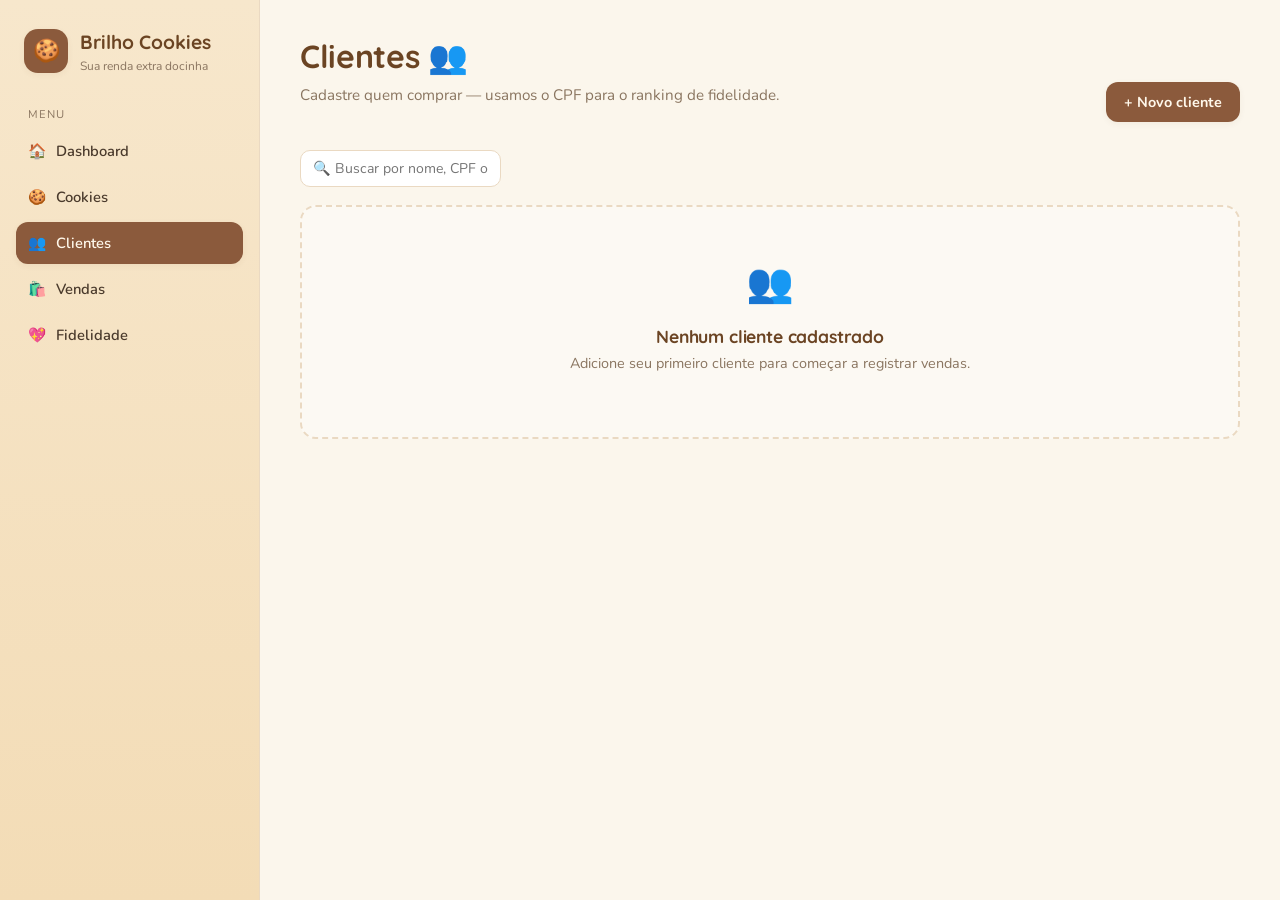
==== clientes.html @ 1ef2a6ad "primeiro commit" ====
<!DOCTYPE html>
<html lang="pt-BR">
<head>
  <meta charset="UTF-8" />
  <meta name="viewport" content="width=device-width, initial-scale=1.0" />
  <title>Brilho Cookies — Clientes</title>
  <link rel="preconnect" href="https://fonts.googleapis.com">
  <link rel="preconnect" href="https://fonts.gstatic.com" crossorigin>
  <link href="https://fonts.googleapis.com/css2?family=Quicksand:wght@500;600;700&family=Nunito:wght@400;600;700&display=swap" rel="stylesheet">
  <link rel="stylesheet" href="css/styles.css" />
</head>
<body>
  <div id="app" class="app">
    <main id="main-content">
      <div class="page-header">
        <div>
          <h1>Clientes 👥</h1>
          <p class="subtitle">Cadastre quem comprar — usamos o CPF para o ranking de fidelidade.</p>
        </div>
        <button class="btn" id="btn-new">+ Novo cliente</button>
      </div>

      <div class="filters">
        <input id="filter-text" placeholder="🔍 Buscar por nome, CPF ou contato..." />
      </div>

      <div id="customer-list"></div>
    </main>
  </div>

  <script src="js/storage.js"></script>
  <script src="js/ui.js"></script>
  <script src="js/layout.js"></script>
  <script>
    renderLayout("clientes");
    const listEl = document.getElementById("customer-list");

    function render() {
      const term = document.getElementById("filter-text").value.toLowerCase().trim();
      let customers = customerStore.list();
      if (term) {
        customers = customers.filter((c) =>
          c.name.toLowerCase().includes(term) ||
          c.cpf.includes(term) ||
          (c.contact || "").toLowerCase().includes(term));
      }
      if (!customers.length) {
        listEl.innerHTML = `<div class="empty">
          <div class="emoji">👥</div>
          <h3>Nenhum cliente cadastrado</h3>
          <p>Adicione seu primeiro cliente para começar a registrar vendas.</p>
        </div>`;
        return;
      }
      const sales = saleStore.list();
      listEl.innerHTML = `<div class="table-wrap"><table>
        <thead><tr><th>Nome</th><th>CPF</th><th>Contato</th><th>Compras</th><th></th></tr></thead>
        <tbody>${customers.map((c) => {
          const cs = sales.filter((s) => s.customerCpf === c.cpf);
          return `<tr>
            <td><strong>${c.name}</strong></td>
            <td>${fmt.cpf(c.cpf)}</td>
            <td>${c.contact || "—"}</td>
            <td><span class="badge info">${cs.length} venda(s)</span></td>
            <td style="text-align:right;">
              <button class="btn secondary sm" data-edit="${c.id}">✏️</button>
              <button class="btn ghost sm" data-del="${c.id}">🗑️</button>
            </td>
          </tr>`;
        }).join("")}</tbody></table></div>`;

      listEl.querySelectorAll("[data-edit]").forEach((b) =>
        b.onclick = () => openForm(customerStore.get(b.dataset.edit)));
      listEl.querySelectorAll("[data-del]").forEach((b) =>
        b.onclick = async () => {
          const ok = await confirmModal({ title: "Excluir cliente?", message: "As vendas associadas continuarão registradas." });
          if (ok) { customerStore.remove(b.dataset.del); toast("Cliente removido", "success"); render(); }
        });
    }

    function openForm(customer) {
      const isEdit = !!customer;
      const data = customer || { name: "", cpf: "", contact: "" };
      const form = document.createElement("div");
      form.innerHTML = `
        <div class="field"><label>Nome *</label><input id="f-name" value="${data.name}" required /></div>
        <div class="form-row">
          <div class="field"><label>CPF *</label><input id="f-cpf" value="${data.cpf}" placeholder="000.000.000-00" maxlength="14" /></div>
          <div class="field"><label>Contato</label><input id="f-contact" value="${data.contact}" placeholder="WhatsApp, email..." /></div>
        </div>`;
      maskCpf(form.querySelector("#f-cpf"));

      openModal({
        title: isEdit ? "Editar cliente" : "Novo cliente",
        subtitle: "O CPF é usado como chave única para o ranking de fidelidade.",
        body: form,
        confirmText: isEdit ? "Salvar" : "Cadastrar",
        onConfirm: () => {
          const name = form.querySelector("#f-name").value.trim();
          const cpf = form.querySelector("#f-cpf").value.trim();
          const contact = form.querySelector("#f-contact").value.trim();
          if (!name || !cpf) { toast("Nome e CPF são obrigatórios", "error"); return false; }
          if (cpf.replace(/\D/g, "").length !== 11) { toast("CPF inválido", "error"); return false; }
          const exists = customerStore.getByCpf(cpf);
          if (exists && (!isEdit || exists.id !== customer.id)) { toast("CPF já cadastrado", "error"); return false; }
          if (isEdit) customerStore.update(customer.id, { name, cpf, contact });
          else customerStore.create({ name, cpf, contact });
          toast(isEdit ? "Cliente atualizado!" : "Cliente cadastrado!", "success");
          render();
        },
      });
    }

    document.getElementById("btn-new").onclick = () => openForm(null);
    document.getElementById("filter-text").oninput = render;
    render();
  </script>
</body>
</html>
---- css/styles.css ----
/* 🍪 CookieJar — Design System em CSS puro
   Tons pastéis com marrom acolhedor. Inspirado no app React original. */

:root {
  /* Paleta principal */
  --background: #fbf6ec;
  --foreground: #4a3a2c;
  --card: #ffffff;
  --card-foreground: #4a3a2c;
  --muted: #f3ead9;
  --muted-foreground: #8a7560;
  --border: #ead9c2;
  --input: #f5e9d4;

  /* Marrom cookie */
  --primary: #8b5a3c;
  --primary-hover: #75462e;
  --primary-foreground: #fff8eb;

  /* Pastéis sabores */
  --secondary: #f6dcd6;
  --secondary-foreground: #6b4a3a;
  --accent: #f3d6a3;
  --accent-foreground: #5a4128;
  --cream: #faf0db;
  --caramel: #e7b97b;
  --cocoa: #6b4423;
  --strawberry: #f4c2c2;
  --vanilla: #fff4d6;
  --mint: #c8e6d0;
  --destructive: #c44545;
  --destructive-foreground: #fff;
  --warning: #d49a3a;
  --success: #6fa86f;

  --radius: 1rem;
  --radius-sm: 0.5rem;
  --shadow-sm: 0 2px 6px rgba(107, 68, 35, 0.06);
  --shadow: 0 6px 20px rgba(107, 68, 35, 0.08);
  --shadow-lg: 0 16px 40px rgba(107, 68, 35, 0.12);

  --font-display: "Quicksand", ui-sans-serif, system-ui, "Apple Color Emoji", "Segoe UI Emoji", "Noto Color Emoji", sans-serif;
  --font-sans: "Nunito", ui-sans-serif, system-ui, "Apple Color Emoji", "Segoe UI Emoji", "Noto Color Emoji", sans-serif;
}

/* Reset enxuto */
*, *::before, *::after { box-sizing: border-box; }
html, body { margin: 0; padding: 0; }
button { font-family: inherit; cursor: pointer; border: none; background: none; }
input, select, textarea { font-family: inherit; }
a { color: inherit; text-decoration: none; }

body {
  font-family: var(--font-sans);
  background: var(--background);
  color: var(--foreground);
  min-height: 100vh;
  font-size: 15px;
  line-height: 1.5;
}

h1, h2, h3, h4, h5 {
  font-family: var(--font-display);
  font-weight: 700;
  letter-spacing: -0.01em;
  margin: 0;
}

/* ───────── Layout (sidebar + main) ───────── */
.app {
  display: grid;
  grid-template-columns: 260px 1fr;
  min-height: 100vh;
}

.sidebar {
  background: linear-gradient(180deg, #f7e7cc 0%, #f3dcb6 100%);
  border-right: 1px solid var(--border);
  padding: 24px 16px;
  position: sticky;
  top: 0;
  height: 100vh;
  overflow-y: auto;
}

.brand {
  display: flex;
  align-items: center;
  gap: 12px;
  padding: 4px 8px 20px;
}
.brand-logo {
  width: 44px; height: 44px;
  border-radius: 14px;
  background: var(--primary);
  color: var(--primary-foreground);
  display: grid; place-items: center;
  font-size: 22px;
  box-shadow: var(--shadow-sm);
}
.brand-text .brand-name {
  font-family: var(--font-display);
  font-size: 1.2rem;
  font-weight: 700;
  color: var(--cocoa);
}
.brand-text .brand-sub {
  font-size: 0.75rem;
  color: var(--muted-foreground);
}

.nav-label {
  font-size: 0.7rem;
  text-transform: uppercase;
  letter-spacing: 0.08em;
  color: var(--muted-foreground);
  padding: 12px 12px 6px;
}

.nav { display: flex; flex-direction: column; gap: 4px; }
.nav a {
  display: flex; align-items: center; gap: 10px;
  padding: 10px 12px;
  border-radius: 12px;
  color: var(--foreground);
  font-weight: 600;
  font-size: 0.92rem;
  transition: background 0.15s, color 0.15s;
}
.nav a:hover { background: rgba(255,255,255,0.55); }
.nav a.active {
  background: var(--primary);
  color: var(--primary-foreground);
  box-shadow: var(--shadow-sm);
}
.nav-icon { width: 18px; text-align: center; }

.main { padding: 32px 40px 56px; }

/* ───────── Cabeçalho de página ───────── */
.page-header {
  display: flex;
  flex-wrap: wrap;
  justify-content: space-between;
  align-items: flex-end;
  gap: 16px;
  margin-bottom: 28px;
}
.page-header h1 {
  font-size: 2rem;
  color: var(--cocoa);
}
.page-header .subtitle {
  color: var(--muted-foreground);
  margin-top: 4px;
  font-size: 0.95rem;
}

/* ───────── Botões ───────── */
.btn {
  display: inline-flex; align-items: center; gap: 8px;
  padding: 10px 18px;
  border-radius: 12px;
  font-weight: 700;
  font-size: 0.9rem;
  background: var(--primary);
  color: var(--primary-foreground);
  transition: transform 0.1s, background 0.15s, box-shadow 0.15s;
  box-shadow: var(--shadow-sm);
}
.btn:hover { background: var(--primary-hover); }
.btn:active { transform: scale(0.97); }
.btn.secondary {
  background: var(--secondary);
  color: var(--secondary-foreground);
}
.btn.secondary:hover { background: #efc9c1; }
.btn.ghost {
  background: transparent;
  color: var(--foreground);
}
.btn.ghost:hover { background: var(--muted); }
.btn.danger { background: var(--destructive); color: var(--destructive-foreground); }
.btn.danger:hover { filter: brightness(0.95); }
.btn.sm { padding: 6px 12px; font-size: 0.8rem; border-radius: 10px; }

/* ───────── Cards ───────── */
.card {
  background: var(--card);
  border: 1px solid var(--border);
  border-radius: var(--radius);
  padding: 20px;
  box-shadow: var(--shadow-sm);
}
.card h3 { font-size: 1.05rem; margin-bottom: 4px; color: var(--cocoa); }
.card .muted { color: var(--muted-foreground); font-size: 0.85rem; }

.grid { display: grid; gap: 16px; }
.grid.cols-2 { grid-template-columns: repeat(2, 1fr); }
.grid.cols-3 { grid-template-columns: repeat(3, 1fr); }
.grid.cols-4 { grid-template-columns: repeat(4, 1fr); }
@media (max-width: 900px) {
  .grid.cols-2, .grid.cols-3, .grid.cols-4 { grid-template-columns: 1fr; }
}

/* Stat card */
.stat {
  background: linear-gradient(140deg, #fff 0%, var(--cream) 100%);
  border: 1px solid var(--border);
  border-radius: var(--radius);
  padding: 18px 20px;
  display: flex; flex-direction: column; gap: 6px;
}
.stat-label { font-size: 0.78rem; color: var(--muted-foreground); text-transform: uppercase; letter-spacing: 0.06em; }
.stat-value { font-family: var(--font-display); font-size: 1.7rem; font-weight: 700; color: var(--cocoa); }
.stat-hint { font-size: 0.78rem; color: var(--muted-foreground); }

/* ───────── Inputs / formulários ───────── */
.field { display: flex; flex-direction: column; gap: 6px; margin-bottom: 14px; }
.field label { font-size: 0.82rem; font-weight: 700; color: var(--foreground); }
.field input, .field select, .field textarea {
  padding: 10px 12px;
  border-radius: 10px;
  border: 1px solid var(--border);
  background: var(--input);
  color: var(--foreground);
  font-size: 0.92rem;
  transition: border 0.15s, background 0.15s;
}
.field input:focus, .field select:focus, .field textarea:focus {
  outline: none;
  border-color: var(--primary);
  background: #fff;
}
.field .hint { font-size: 0.75rem; color: var(--muted-foreground); }

.form-row { display: grid; grid-template-columns: repeat(2, 1fr); gap: 14px; }
@media (max-width: 700px) { .form-row { grid-template-columns: 1fr; } }

/* ───────── Tabela ───────── */
.table-wrap {
  background: var(--card);
  border: 1px solid var(--border);
  border-radius: var(--radius);
  overflow: hidden;
  box-shadow: var(--shadow-sm);
}
table {
  width: 100%;
  border-collapse: collapse;
  font-size: 0.9rem;
}
thead th {
  text-align: left;
  background: var(--cream);
  color: var(--cocoa);
  font-weight: 700;
  padding: 12px 16px;
  font-size: 0.78rem;
  text-transform: uppercase;
  letter-spacing: 0.05em;
  border-bottom: 1px solid var(--border);
}
tbody td {
  padding: 12px 16px;
  border-bottom: 1px solid var(--border);
  color: var(--foreground);
}
tbody tr:last-child td { border-bottom: none; }
tbody tr:hover { background: rgba(243, 214, 163, 0.18); }

/* ───────── Badges ───────── */
.badge {
  display: inline-flex; align-items: center; gap: 4px;
  padding: 3px 10px;
  border-radius: 999px;
  font-size: 0.72rem;
  font-weight: 700;
  background: var(--muted);
  color: var(--foreground);
}
.badge.success { background: #d6ecd6; color: #3d6b3d; }
.badge.pending { background: #fbe6c5; color: #875a1f; }
.badge.danger { background: #f7d4d4; color: #913333; }
.badge.info { background: #d6e6ec; color: #2f5f72; }
.badge.gold { background: #f6e2a3; color: #7a5b16; }
.badge.silver { background: #e3e3e6; color: #555; }
.badge.bronze { background: #ecd2b8; color: #7a4a22; }

/* ───────── Estado vazio ───────── */
.empty {
  border: 2px dashed var(--border);
  border-radius: var(--radius);
  padding: 48px 20px;
  text-align: center;
  background: rgba(255,255,255,0.4);
}
.empty .emoji { font-size: 2.4rem; margin-bottom: 10px; }
.empty h3 { color: var(--cocoa); }
.empty p { color: var(--muted-foreground); margin-top: 4px; font-size: 0.9rem; }

/* ───────── Modal ───────── */
.modal-backdrop {
  position: fixed; inset: 0;
  background: rgba(74, 58, 44, 0.45);
  display: none;
  align-items: center; justify-content: center;
  z-index: 50;
  padding: 16px;
  backdrop-filter: blur(2px);
}
.modal-backdrop.open { display: flex; }
.modal {
  background: var(--card);
  border-radius: var(--radius);
  padding: 24px;
  width: 100%;
  max-width: 560px;
  max-height: 90vh;
  overflow-y: auto;
  box-shadow: var(--shadow-lg);
  animation: pop 0.18s ease-out;
}
@keyframes pop { from { transform: scale(0.96); opacity: 0; } to { transform: scale(1); opacity: 1; } }
.modal h2 { color: var(--cocoa); margin-bottom: 4px; font-size: 1.3rem; }
.modal .modal-sub { color: var(--muted-foreground); font-size: 0.9rem; margin-bottom: 18px; }
.modal-actions { display: flex; justify-content: flex-end; gap: 10px; margin-top: 18px; }

/* ───────── Toast ───────── */
.toast-container {
  position: fixed; bottom: 24px; right: 24px;
  display: flex; flex-direction: column; gap: 10px;
  z-index: 100;
}
.toast {
  background: var(--card);
  border: 1px solid var(--border);
  border-left: 4px solid var(--primary);
  padding: 12px 16px;
  border-radius: 12px;
  box-shadow: var(--shadow);
  min-width: 240px;
  font-size: 0.9rem;
  animation: slide 0.25s ease-out;
}
.toast.success { border-left-color: var(--success); }
.toast.error { border-left-color: var(--destructive); }
@keyframes slide { from { transform: translateX(20px); opacity: 0; } to { transform: translateX(0); opacity: 1; } }

/* ───────── Filtros ───────── */
.filters {
  display: flex; flex-wrap: wrap; gap: 10px;
  margin-bottom: 18px;
  align-items: center;
}
.filters input, .filters select {
  padding: 8px 12px;
  border-radius: 10px;
  border: 1px solid var(--border);
  background: var(--card);
  font-size: 0.88rem;
  min-width: 180px;
}
.filters input:focus, .filters select:focus { outline: none; border-color: var(--primary); }

/* Lista de ingredientes (form de cookie) */
.ing-row {
  display: grid;
  grid-template-columns: 2fr 1fr 1fr auto;
  gap: 8px;
  margin-bottom: 8px;
  align-items: center;
}
.ing-row input, .ing-row select {
  padding: 8px 10px; border-radius: 8px; border: 1px solid var(--border);
  background: var(--input); font-size: 0.85rem;
}

/* Cookie pill list (sale form) */
.sale-cookie-row {
  display: grid;
  grid-template-columns: 2fr 100px auto;
  gap: 8px;
  margin-bottom: 8px;
  align-items: center;
}

/* Mobile sidebar */
.menu-toggle { display: none; }
@media (max-width: 880px) {
  .app { grid-template-columns: 1fr; }
  .sidebar {
    position: fixed; left: 0; top: 0; width: 260px;
    transform: translateX(-100%); transition: transform 0.25s; z-index: 60;
  }
  .sidebar.open { transform: translateX(0); }
  .menu-toggle {
    display: inline-flex;
    margin-bottom: 16px;
  }
  .main { padding: 20px; }
}
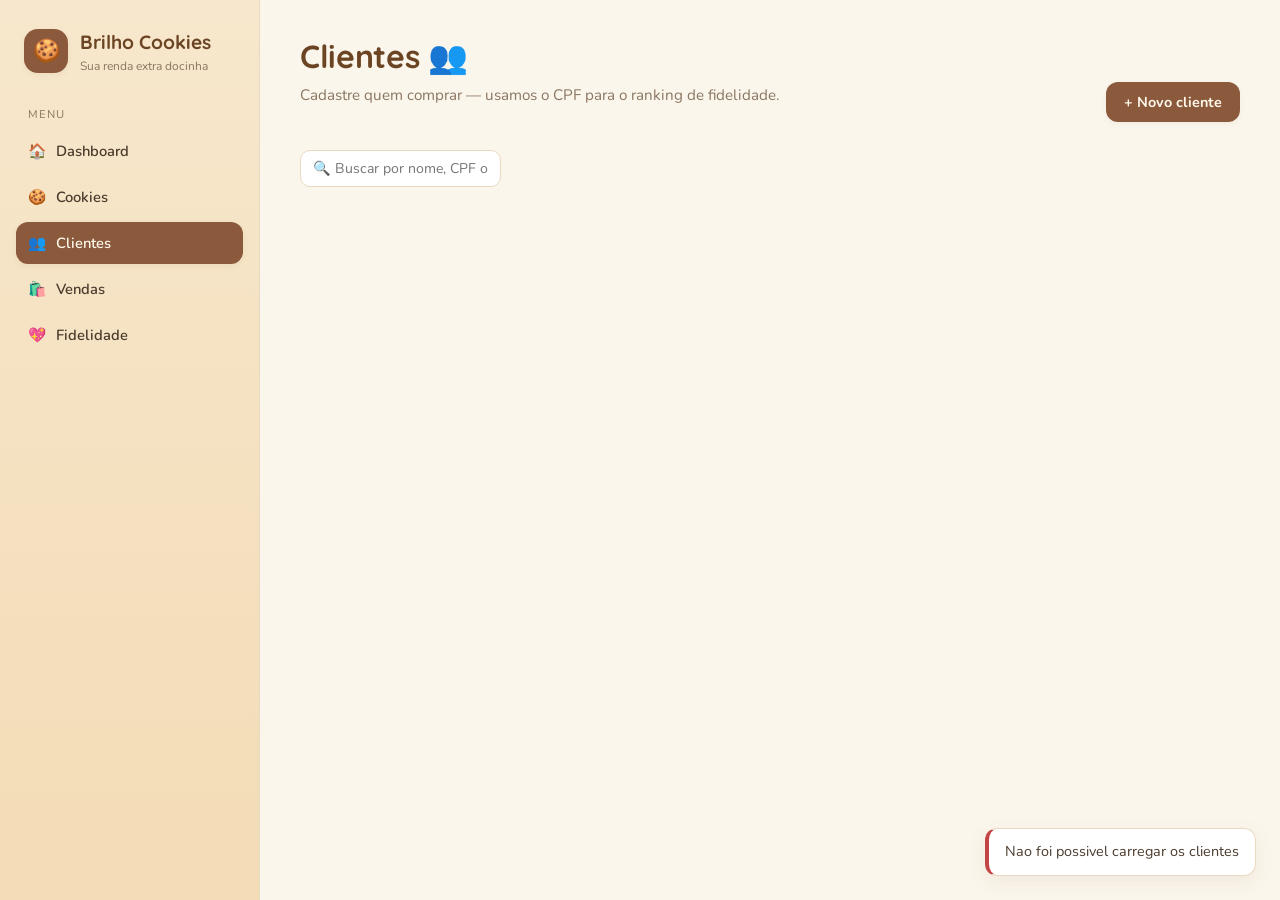
==== commit 241c4c0c: "backend incluido" ====
--- a/clientes.html
+++ b/clientes.html
@@ -74,7 +74,7 @@
       listEl.querySelectorAll("[data-del]").forEach((b) =>
         b.onclick = async () => {
           const ok = await confirmModal({ title: "Excluir cliente?", message: "As vendas associadas continuarão registradas." });
-          if (ok) { customerStore.remove(b.dataset.del); toast("Cliente removido", "success"); render(); }
+          if (ok) { await customerStore.remove(b.dataset.del); toast("Cliente removido", "success"); render(); }
         });
     }
 
@@ -95,7 +95,7 @@
         subtitle: "O CPF é usado como chave única para o ranking de fidelidade.",
         body: form,
         confirmText: isEdit ? "Salvar" : "Cadastrar",
-        onConfirm: () => {
+        onConfirm: async () => {
           const name = form.querySelector("#f-name").value.trim();
           const cpf = form.querySelector("#f-cpf").value.trim();
           const contact = form.querySelector("#f-contact").value.trim();
@@ -103,8 +103,8 @@
           if (cpf.replace(/\D/g, "").length !== 11) { toast("CPF inválido", "error"); return false; }
           const exists = customerStore.getByCpf(cpf);
           if (exists && (!isEdit || exists.id !== customer.id)) { toast("CPF já cadastrado", "error"); return false; }
-          if (isEdit) customerStore.update(customer.id, { name, cpf, contact });
-          else customerStore.create({ name, cpf, contact });
+          if (isEdit) await customerStore.update(customer.id, { name, cpf, contact });
+          else await customerStore.create({ name, cpf, contact });
           toast(isEdit ? "Cliente atualizado!" : "Cliente cadastrado!", "success");
           render();
         },
@@ -113,7 +113,7 @@
 
     document.getElementById("btn-new").onclick = () => openForm(null);
     document.getElementById("filter-text").oninput = render;
-    render();
+    brilhoStore.ready.then(render).catch(() => toast("Nao foi possivel carregar os clientes", "error"));
   </script>
 </body>
 </html>
--- a/css/styles.css
+++ b/css/styles.css
@@ -1,4 +1,4 @@
-/* 🍪 CookieJar — Design System em CSS puro
+/* 🍪 Brilho Cookies — Design System em CSS puro
    Tons pastéis com marrom acolhedor. Inspirado no app React original. */
 
 :root {
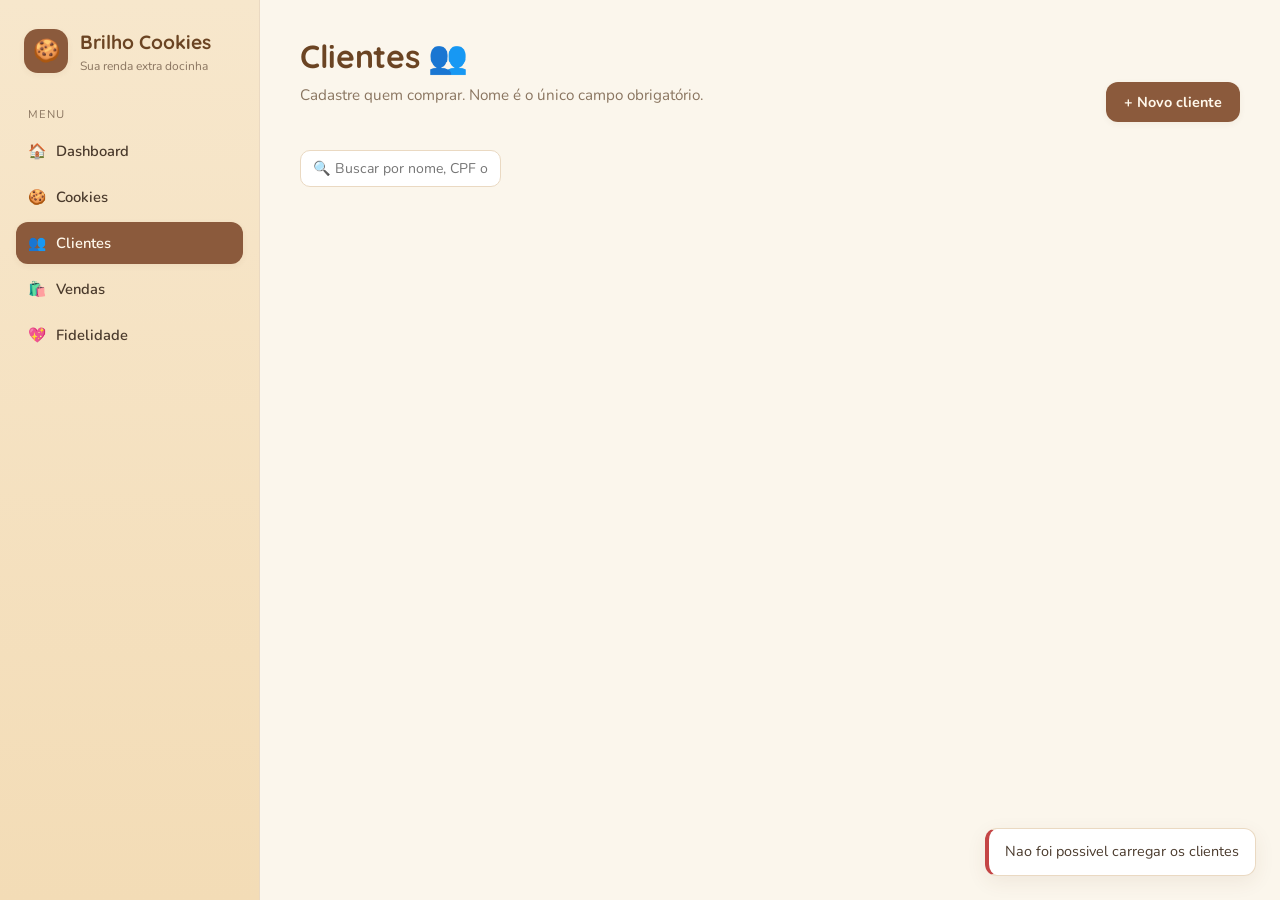
==== commit 530c03a3: "Regra de cpf alterada" ====
--- a/clientes.html
+++ b/clientes.html
@@ -15,7 +15,7 @@
       <div class="page-header">
         <div>
           <h1>Clientes 👥</h1>
-          <p class="subtitle">Cadastre quem comprar — usamos o CPF para o ranking de fidelidade.</p>
+          <p class="subtitle">Cadastre quem comprar. Nome é o único campo obrigatório.</p>
         </div>
         <button class="btn" id="btn-new">+ Novo cliente</button>
       </div>
@@ -41,7 +41,7 @@
       if (term) {
         customers = customers.filter((c) =>
           c.name.toLowerCase().includes(term) ||
-          c.cpf.includes(term) ||
+          (c.cpf || "").includes(term) ||
           (c.contact || "").toLowerCase().includes(term));
       }
       if (!customers.length) {
@@ -56,7 +56,7 @@
       listEl.innerHTML = `<div class="table-wrap"><table>
         <thead><tr><th>Nome</th><th>CPF</th><th>Contato</th><th>Compras</th><th></th></tr></thead>
         <tbody>${customers.map((c) => {
-          const cs = sales.filter((s) => s.customerCpf === c.cpf);
+          const cs = sales.filter((s) => s.customerId === c.id || (c.cpf && s.customerCpf === c.cpf));
           return `<tr>
             <td><strong>${c.name}</strong></td>
             <td>${fmt.cpf(c.cpf)}</td>
@@ -85,23 +85,23 @@
       form.innerHTML = `
         <div class="field"><label>Nome *</label><input id="f-name" value="${data.name}" required /></div>
         <div class="form-row">
-          <div class="field"><label>CPF *</label><input id="f-cpf" value="${data.cpf}" placeholder="000.000.000-00" maxlength="14" /></div>
+          <div class="field"><label>CPF</label><input id="f-cpf" value="${data.cpf}" placeholder="000.000.000-00" maxlength="14" /></div>
           <div class="field"><label>Contato</label><input id="f-contact" value="${data.contact}" placeholder="WhatsApp, email..." /></div>
         </div>`;
       maskCpf(form.querySelector("#f-cpf"));
 
       openModal({
         title: isEdit ? "Editar cliente" : "Novo cliente",
-        subtitle: "O CPF é usado como chave única para o ranking de fidelidade.",
+        subtitle: "Apenas o nome é obrigatório. CPF e contato são opcionais.",
         body: form,
         confirmText: isEdit ? "Salvar" : "Cadastrar",
         onConfirm: async () => {
           const name = form.querySelector("#f-name").value.trim();
           const cpf = form.querySelector("#f-cpf").value.trim();
           const contact = form.querySelector("#f-contact").value.trim();
-          if (!name || !cpf) { toast("Nome e CPF são obrigatórios", "error"); return false; }
-          if (cpf.replace(/\D/g, "").length !== 11) { toast("CPF inválido", "error"); return false; }
-          const exists = customerStore.getByCpf(cpf);
+          if (!name) { toast("Nome é obrigatório", "error"); return false; }
+          if (cpf && cpf.replace(/\D/g, "").length !== 11) { toast("CPF inválido", "error"); return false; }
+          const exists = cpf ? customerStore.getByCpf(cpf) : null;
           if (exists && (!isEdit || exists.id !== customer.id)) { toast("CPF já cadastrado", "error"); return false; }
           if (isEdit) await customerStore.update(customer.id, { name, cpf, contact });
           else await customerStore.create({ name, cpf, contact });
